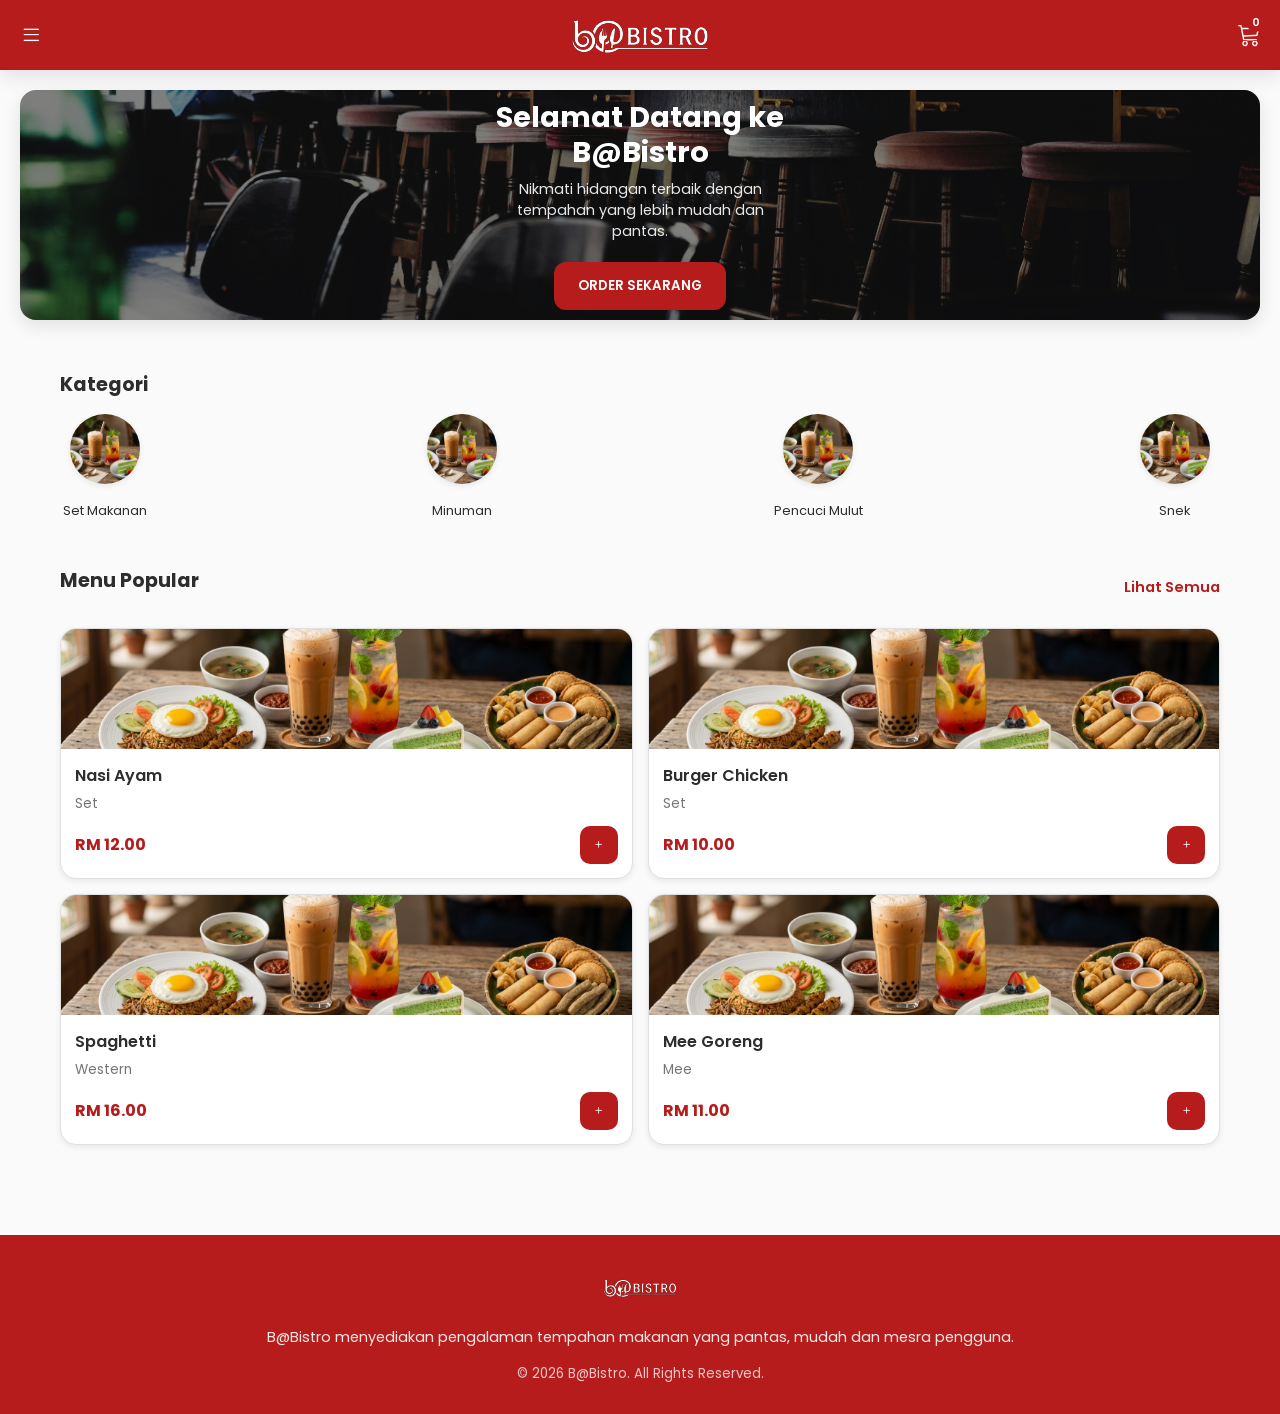
==== index.html @ 3703a7e2 "First Commit V1" ====
<!DOCTYPE html>
<html lang="ms">

<head>

    <meta charset="UTF-8">

    <meta name="viewport" content="width=device-width, initial-scale=1.0">

    <title>B@Bistro</title>

    <!-- Bootstrap Icons -->

    <link rel="stylesheet" href="https://cdn.jsdelivr.net/npm/bootstrap-icons@1.13.1/font/bootstrap-icons.min.css">

    <!-- CSS -->

    <link rel="stylesheet" href="css/style.css">

</head>

<body>

    <!-- ================= NAVBAR ================= -->

    <header class="navbar">

        <div class="nav-left">

            <i class="bi bi-list nav-icon"></i>

        </div>

        <div class="nav-logo">

            <img src="images/logo/logo.svg" alt="B@Bistro logo" class="nav-logo-img">
            <!-- <span>B@BISTRO</span> -->

        </div>

        <div class="nav-right">

            <a href="cart.html" class="cart-link">

                <i class="bi bi-cart3 nav-icon"></i>

                <span class="cart-badge" id="cartBadge">0</span>

            </a>

        </div>

    </header>
    <!-- =========================
     HERO SECTION
========================= -->

    <main>

        <section class="hero">

            <div class="hero-banner">

                <img src="images/banners/banner.jpg" alt="Banner B@Bistro">

                <div class="hero-overlay">

                    <h1>Selamat Datang ke <br>B@Bistro</h1>

                    <p>
                        Nikmati hidangan terbaik dengan
                        tempahan yang lebih mudah dan pantas.
                    </p>

                    <button class="btn btn-primary" onclick="window.location.href='menu.html'">

                        ORDER SEKARANG

                    </button>

                </div>

            </div>

        </section>

        <!-- =========================
         CATEGORY
    ========================= -->

<section class="category-section container">

    <h2 class="section-title">

        Kategori

    </h2>

    <div class="category-list">

        <div class="category"
             onclick="goToCategory('Set')">

            <img src="images/foods/makanan.png" alt="Set">

            <span>Set Makanan</span>

        </div>

        <div class="category"
             onclick="goToCategory('Minuman')">

            <img src="images/foods/makanan.png" alt="Minuman">

            <span>Minuman</span>

        </div>

        <div class="category"
             onclick="goToCategory('Dessert')">

            <img src="images/foods/makanan.png" alt="Dessert">

            <span>Pencuci Mulut</span>

        </div>

        <div class="category"
             onclick="goToCategory('Snek')">

            <img src="images/foods/makanan.png" alt="Snek">

            <span>Snek</span>

        </div>

    </div>

</section>
        <!-- =========================
     POPULAR MENU
========================= -->

        <section class="popular-menu container">

            <div class="section-header">

                <h2 class="section-title">
                    Menu Popular
                </h2>

                <a href="menu.html" class="view-all">
                    Lihat Semua
                </a>

            </div>
            <div class="food-grid" id="popularFoods">

            </div>
        </section>

    </main>
    <!-- =========================
     FOOTER
========================= -->

    <footer class="footer">

        <img src="images/logo/logo.svg" alt="B@Bistro Logo" class="footer-logo">

        <p>
            B@Bistro menyediakan pengalaman tempahan makanan
            yang pantas, mudah dan mesra pengguna.
        </p>

        <small>
            © 2026 B@Bistro. All Rights Reserved.
        </small>

    </footer>
    <script src="js/data.js"></script>
    <script src="js/app.js"></script>
</body>

</html>
---- css/style.css ----
/* ==========================================
   DESIGN SYSTEM
========================================== */

@import url("variables.css");

/* ==========================================
   COMPONENTS
========================================== */

@import url("components.css");

/* ==========================================
   PAGE STYLES
========================================== */

@import url("pages/home.css");
@import url("pages/menu.css");
@import url("pages/product.css");
@import url("pages/cart.css");
@import url("pages/checkout.css");
@import url("pages/order-status.css");

/* ==========================================
   EFFECTS
========================================== */

@import url("animations.css");
@import url("responsive.css");
/* ==========================================
   GOOGLE FONT
========================================== */

@import url('https://fonts.googleapis.com/css2?family=Poppins:wght@300;400;500;600;700;800&display=swap');

/* ==========================================
   RESET
========================================== */

*{
    margin:0;
    padding:0;
    box-sizing:border-box;
}

html{
    scroll-behavior:smooth;
}

body{

    font-family:var(--font-family);

    background:var(--background-color);

    color:var(--text-color);

    overflow-x:hidden;

}

/*===========================================
IMAGE
===========================================*/

img{

    max-width:100%;

    display:block;

}

/*===========================================
LINK
===========================================*/

a{

    text-decoration:none;

    color:inherit;

}

/*===========================================
LIST
===========================================*/

ul{

    list-style:none;

}

/*===========================================
BUTTON
===========================================*/

button{

    border:none;

    outline:none;

    cursor:pointer;

    font-family:inherit;

}

/*===========================================
INPUT
===========================================*/

input,textarea,select{

    font-family:inherit;

    outline:none;

}
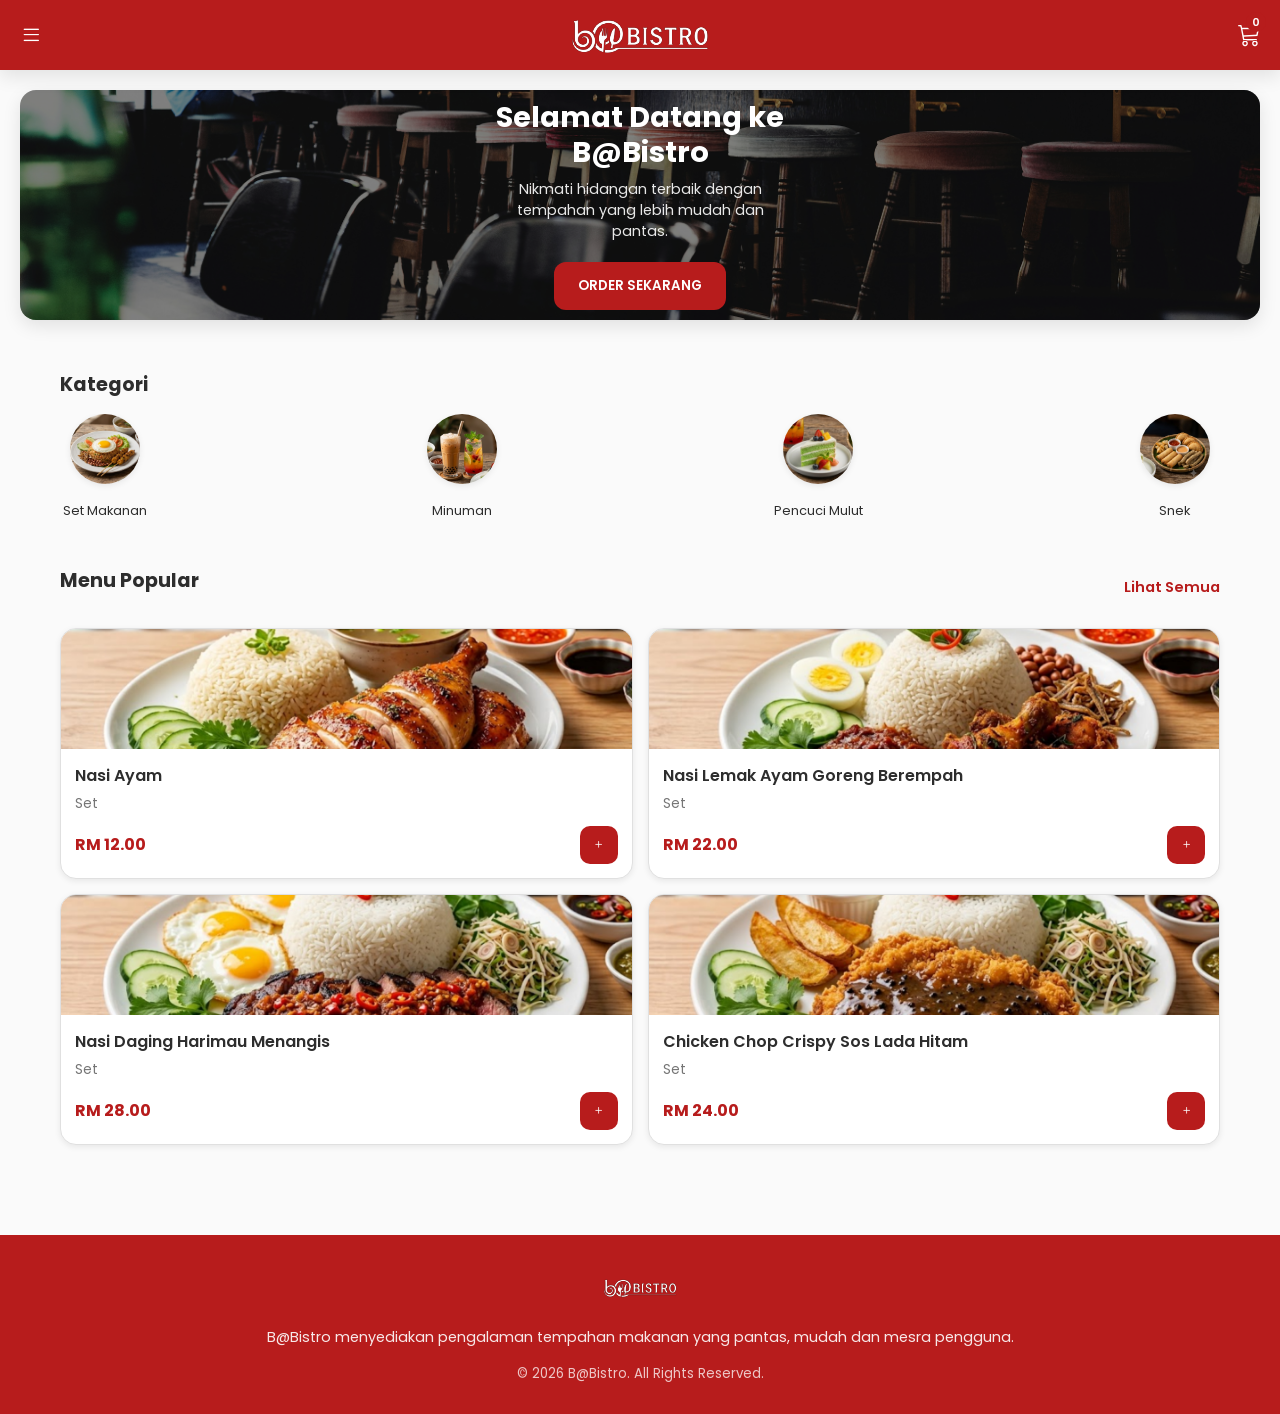
==== commit 50bb4b71: "Set & Drinks dummy data added" ====
--- a/index.html
+++ b/index.html
@@ -101,7 +101,7 @@
         <div class="category"
              onclick="goToCategory('Set')">
 
-            <img src="images/foods/makanan.png" alt="Set">
+            <img src="images/foods/category/SET.png" alt="Set">
 
             <span>Set Makanan</span>
 
@@ -110,7 +110,7 @@
         <div class="category"
              onclick="goToCategory('Minuman')">
 
-            <img src="images/foods/makanan.png" alt="Minuman">
+            <img src="images/foods/category/MINUMAN.png" alt="Minuman">
 
             <span>Minuman</span>
 
@@ -119,7 +119,7 @@
         <div class="category"
              onclick="goToCategory('Dessert')">
 
-            <img src="images/foods/makanan.png" alt="Dessert">
+            <img src="images/foods/category/DESSERT.png" alt="Dessert">
 
             <span>Pencuci Mulut</span>
 
@@ -128,7 +128,7 @@
         <div class="category"
              onclick="goToCategory('Snek')">
 
-            <img src="images/foods/makanan.png" alt="Snek">
+            <img src="images/foods/category/SNEK.png" alt="Snek">
 
             <span>Snek</span>
 
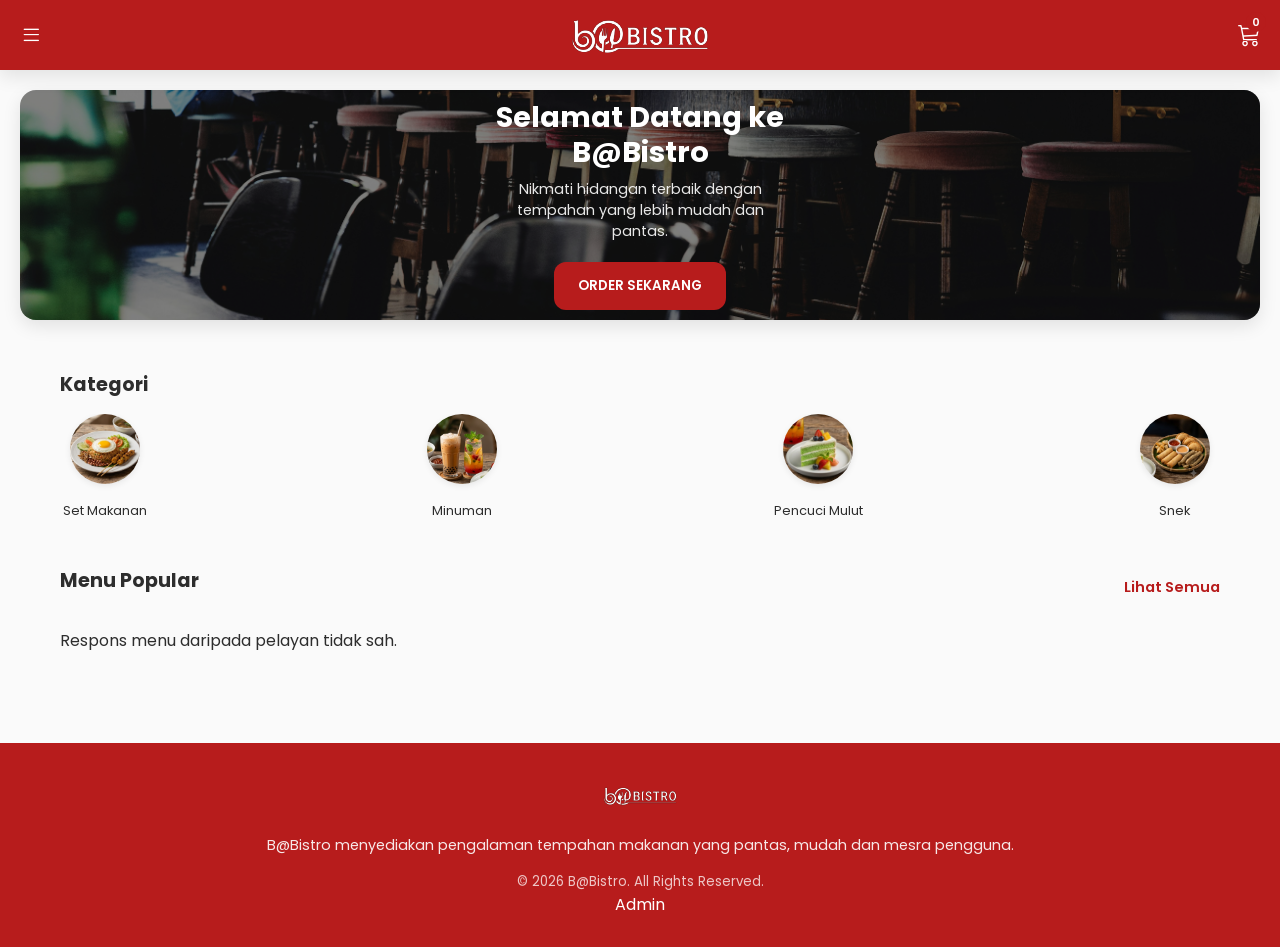
==== commit ebe8c545: "Backend created with api(not complete). New module created" ====
--- a/index.html
+++ b/index.html
@@ -177,6 +177,8 @@
             © 2026 B@Bistro. All Rights Reserved.
         </small>
 
+        <a href="admin/login.php" class="admin-entry">Admin</a>
+
     </footer>
     <script src="js/data.js"></script>
     <script src="js/app.js"></script>
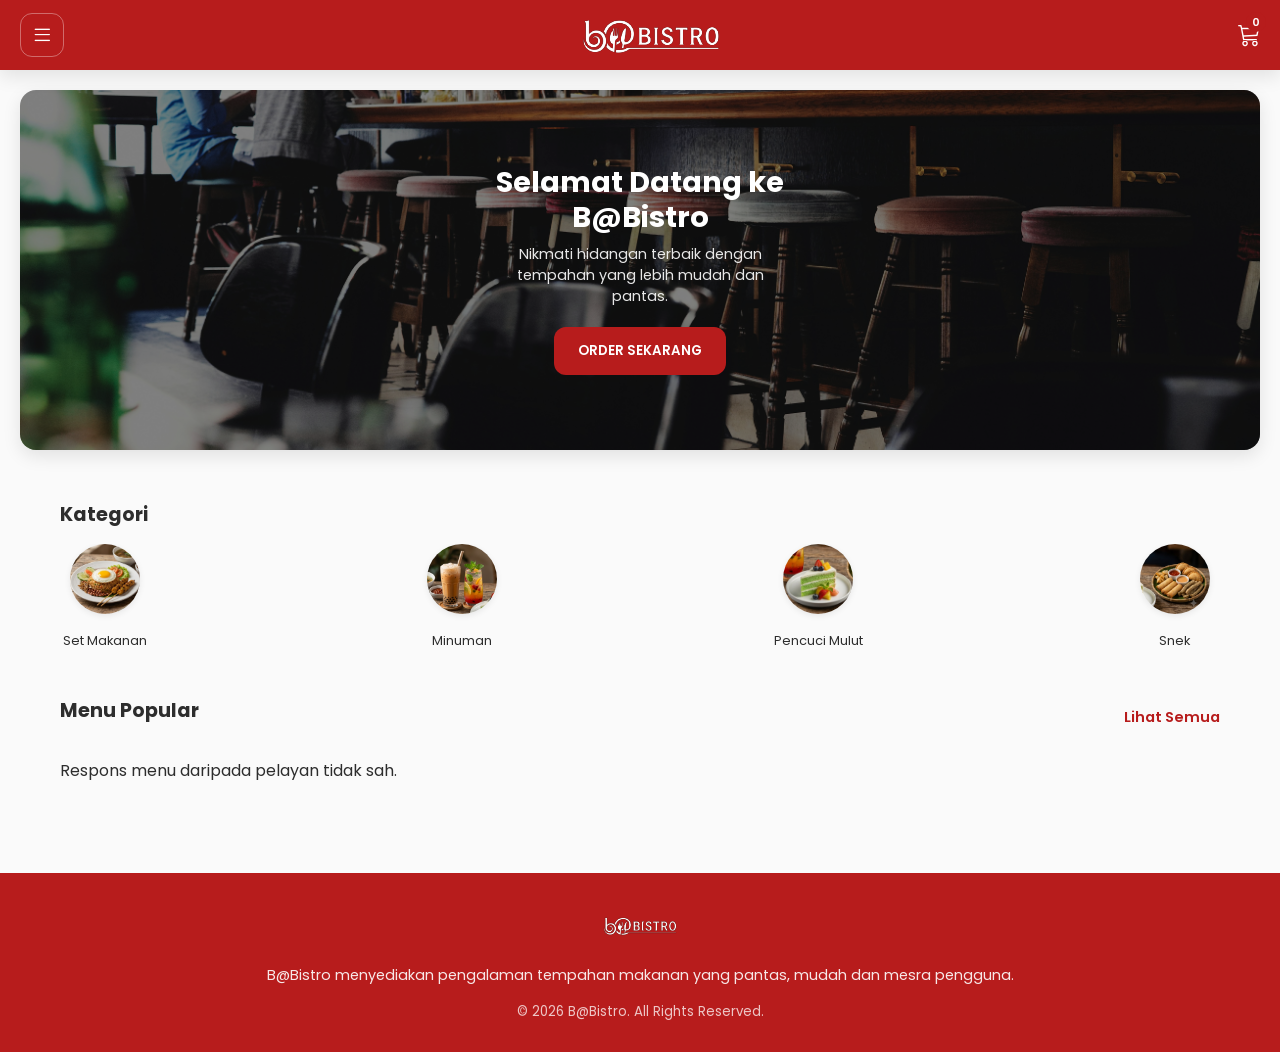
==== commit 6569f006: "Logic Fixed, added menu" ====
--- a/index.html
+++ b/index.html
@@ -15,7 +15,7 @@
 
     <!-- CSS -->
 
-    <link rel="stylesheet" href="css/style.css">
+    <link rel="stylesheet" href="css/style.css?v=9">
 
 </head>
 
@@ -27,7 +27,9 @@
 
         <div class="nav-left">
 
-            <i class="bi bi-list nav-icon"></i>
+            <button class="site-menu-toggle" id="siteMenuToggle" type="button" aria-label="Buka menu navigasi" aria-haspopup="dialog" aria-controls="siteMenu" aria-expanded="false">
+                <i class="bi bi-list nav-icon" aria-hidden="true"></i>
+            </button>
 
         </div>
 
@@ -51,6 +53,23 @@
         </div>
 
     </header>
+
+    <dialog class="site-menu-dialog" id="siteMenu" aria-labelledby="siteMenuTitle">
+        <nav class="site-menu-panel" aria-label="Navigasi utama">
+            <div class="site-menu-heading">
+                <h2 id="siteMenuTitle"><img class="site-menu-brand" src="images/logo/logo coloured.svg" alt="B@Bistro"></h2>
+                <button class="site-menu-close" id="siteMenuClose" type="button" aria-label="Tutup menu navigasi">
+                    <i class="bi bi-x-lg" aria-hidden="true"></i>
+                </button>
+            </div>
+            <a class="site-menu-link" href="index.html"><i class="bi bi-house" aria-hidden="true"></i><span>Laman Utama</span></a>
+            <a class="site-menu-link" href="menu.html"><i class="bi bi-journal-text" aria-hidden="true"></i><span>Menu Makanan</span></a>
+            <a class="site-menu-link" href="cart.html"><i class="bi bi-cart3" aria-hidden="true"></i><span>Bakul Pesanan</span><span class="site-menu-cart-count" id="siteMenuCartCount">0</span></a>
+            <a class="site-menu-link site-staff-link" href="admin/login.php"><i class="bi bi-person-lock" aria-hidden="true"></i><span>Log Masuk Kakitangan</span></a>
+            <p class="site-menu-note">Pilih hidangan kegemaran anda dan buat pesanan dengan mudah.</p>
+        </nav>
+    </dialog>
+
     <!-- =========================
      HERO SECTION
 ========================= -->
@@ -177,11 +196,11 @@
             © 2026 B@Bistro. All Rights Reserved.
         </small>
 
-        <a href="admin/login.php" class="admin-entry">Admin</a>
+        <!-- <a href="admin/login.php" class="admin-entry">Admin</a> -->
 
     </footer>
-    <script src="js/data.js"></script>
-    <script src="js/app.js"></script>
+    <script src="js/data.js?v=2"></script>
+    <script src="js/app.js?v=4"></script>
 </body>
 
 </html>
--- a/css/style.css
+++ b/css/style.css
@@ -8,7 +8,7 @@
    COMPONENTS
 ========================================== */
 
-@import url("components.css");
+@import url("components.css?v=9");
 
 /* ==========================================
    PAGE STYLES
